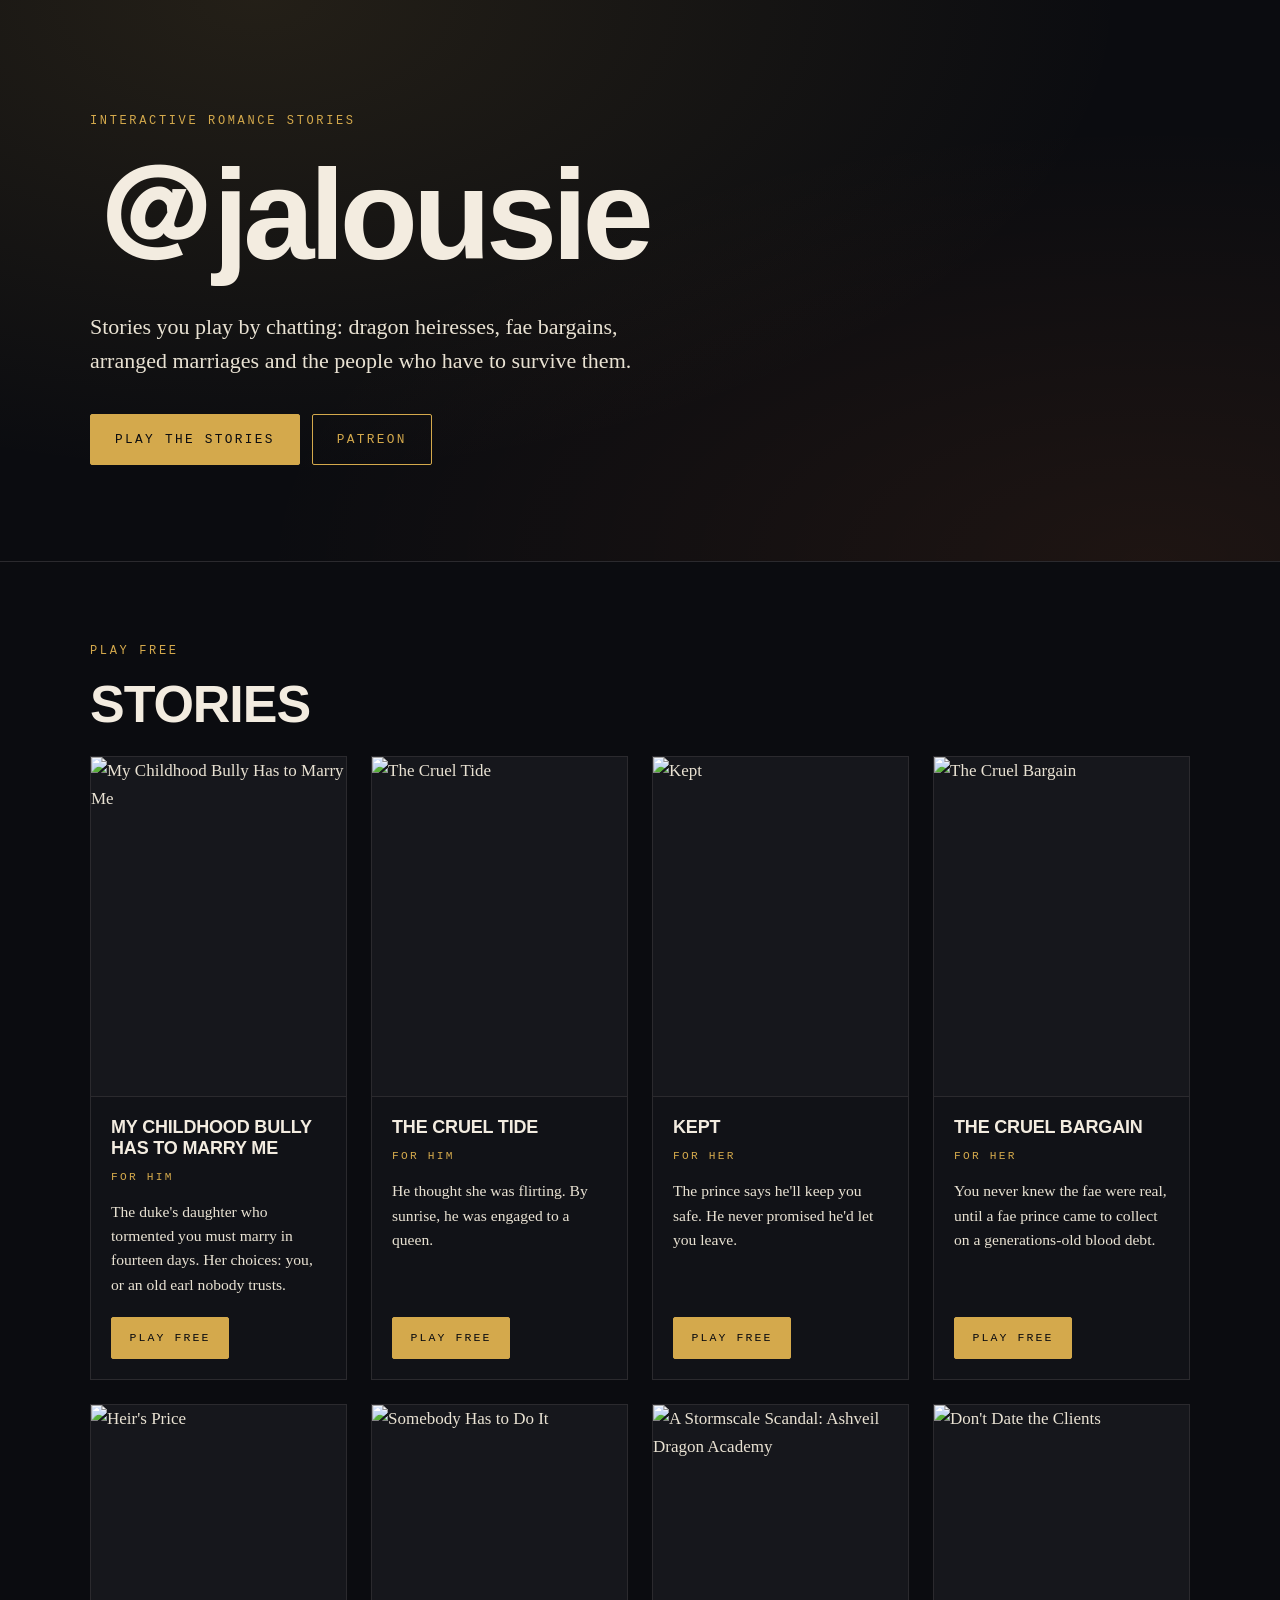
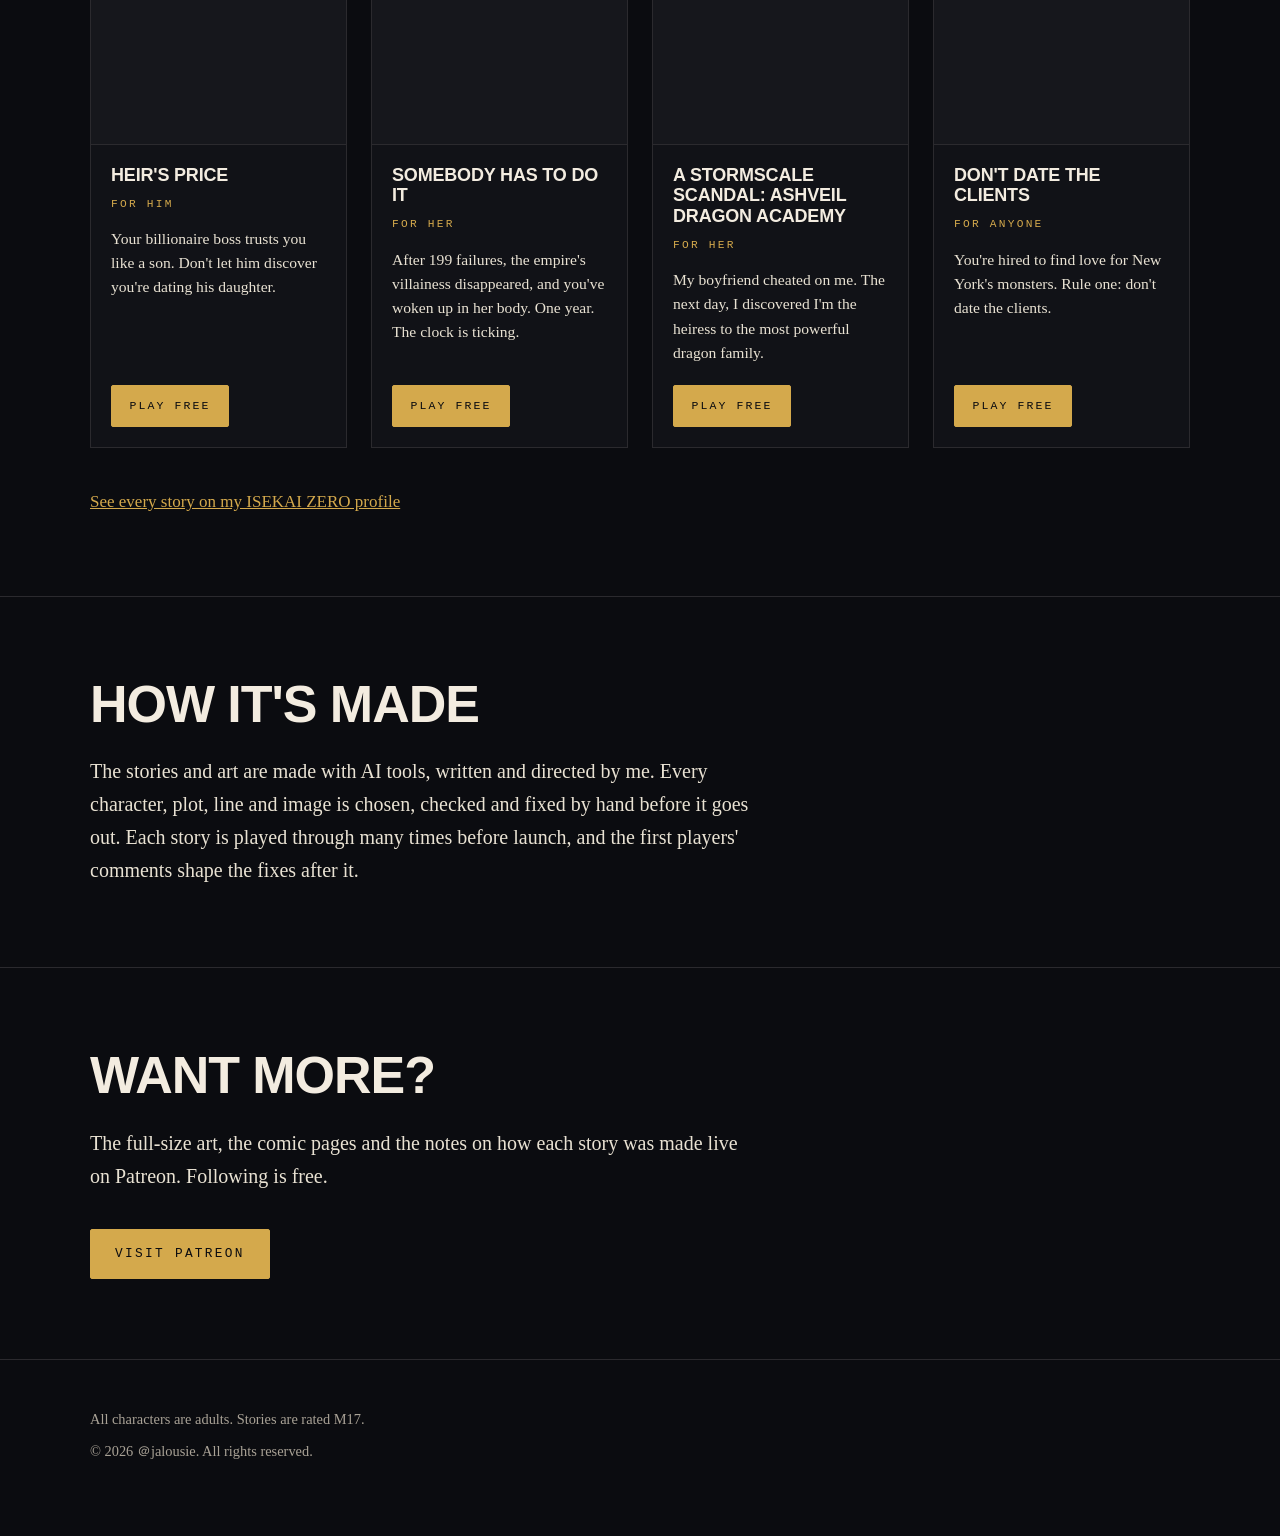
==== index.html @ 7187b633 "Build one-page static site for ＠jalousie Adds index.html, styles.css, 404.html and an empty .nojekyl" ====
<!doctype html>
<html lang="en">
<head>
  <meta charset="utf-8">
  <meta name="viewport" content="width=device-width, initial-scale=1">
  <title>＠jalousie: interactive romance stories</title>
  <meta name="description" content="Stories you play by chatting: dragon heiresses, fae bargains, arranged marriages and the people who have to survive them.">
  <meta property="og:type" content="website">
  <meta property="og:url" content="https://jalousie-stories.github.io/">
  <meta property="og:title" content="＠jalousie: interactive romance stories">
  <meta property="og:description" content="Stories you play by chatting: dragon heiresses, fae bargains, arranged marriages and the people who have to survive them.">
  <meta property="og:image" content="https://s3.alterworld.ai/uploads/cover/6acd2a48831c03fb772127c3.webp">
  <meta name="theme-color" content="#0b0c10">
  <link rel="icon" type="image/svg+xml" href="data:image/svg+xml,%3Csvg xmlns=%22http://www.w3.org/2000/svg%22 viewBox=%220 0 64 64%22%3E%3Crect width=%2264%22 height=%2264%22 rx=%2212%22 fill=%22%230b0c10%22/%3E%3Ctext x=%2232%22 y=%2247%22 text-anchor=%22middle%22 font-family=%22Georgia,serif%22 font-size=%2244%22 font-weight=%22700%22 fill=%22%23d4a94c%22%3EJ%3C/text%3E%3C/svg%3E">
  <link rel="stylesheet" href="styles.css">
</head>
<body>
  <main>
    <header class="hero">
      <div class="wrap">
        <span class="label">Interactive romance stories</span>
        <h1>＠jalousie</h1>
        <p class="lede">Stories you play by chatting: dragon heiresses, fae bargains, arranged marriages and the people who have to survive them.</p>
        <div class="actions">
          <a class="btn btn-primary" href="#stories">Play the stories</a>
          <a class="btn" href="https://www.patreon.com/c/Jalousie911" target="_blank" rel="noopener">Patreon</a>
        </div>
      </div>
    </header>

    <section id="stories" aria-labelledby="stories-title">
      <div class="wrap">
        <span class="label">Play free</span>
        <h2 id="stories-title">Stories</h2>
        <ul class="grid">
          <li class="card">
            <img src="https://s3.alterworld.ai/uploads/cover/6acd2a48831c03fb772127c3.webp" alt="My Childhood Bully Has to Marry Me" loading="lazy" width="600" height="800">
            <div class="card-body">
              <h3>My Childhood Bully Has to Marry Me</h3>
              <p class="audience">For him</p>
              <p class="hook">The duke's daughter who tormented you must marry in fourteen days. Her choices: you, or an old earl nobody trusts.</p>
              <a class="btn btn-primary" href="https://www.isekaizero.ai/storylines/6acae1cccd8f0e924be51383?utm_campaign=share&amp;utm_medium=storyline&amp;utm_content=my-childhood-bully-has-to-marry-me&amp;referralCode=F87U03CR" target="_blank" rel="noopener" aria-label="Play free: My Childhood Bully Has to Marry Me">Play free</a>
            </div>
          </li>
          <li class="card">
            <img src="https://s3.alterworld.ai/uploads/cover/6ab4303ed60744977ff0c7fb.webp" alt="The Cruel Tide" loading="lazy" width="600" height="800">
            <div class="card-body">
              <h3>The Cruel Tide</h3>
              <p class="audience">For him</p>
              <p class="hook">He thought she was flirting. By sunrise, he was engaged to a queen.</p>
              <a class="btn btn-primary" href="https://www.isekaizero.ai/storylines/6ab3427b126a8c987c72618f?utm_campaign=share&amp;utm_medium=storyline&amp;utm_content=the-cruel-tide&amp;referralCode=F87U03CR" target="_blank" rel="noopener" aria-label="Play free: The Cruel Tide">Play free</a>
            </div>
          </li>
          <li class="card">
            <img src="https://s3.alterworld.ai/uploads/cover/6ac1c161e48b26530dfc2709.webp" alt="Kept" loading="lazy" width="600" height="800">
            <div class="card-body">
              <h3>Kept</h3>
              <p class="audience">For her</p>
              <p class="hook">The prince says he'll keep you safe. He never promised he'd let you leave.</p>
              <a class="btn btn-primary" href="https://www.isekaizero.ai/storylines/6abea1a1beada23bb4af93ce?utm_campaign=share&amp;utm_medium=storyline&amp;utm_content=kept&amp;referralCode=F87U03CR" target="_blank" rel="noopener" aria-label="Play free: Kept">Play free</a>
            </div>
          </li>
          <li class="card">
            <img src="https://s3.alterworld.ai/uploads/cover/6aac848d95bcb6ce01214616.webp" alt="The Cruel Bargain" loading="lazy" width="600" height="800">
            <div class="card-body">
              <h3>The Cruel Bargain</h3>
              <p class="audience">For her</p>
              <p class="hook">You never knew the fae were real, until a fae prince came to collect on a generations-old blood debt.</p>
              <a class="btn btn-primary" href="https://www.isekaizero.ai/storylines/6aa75dfdd17fe984ab0701ec?utm_campaign=share&amp;utm_medium=storyline&amp;utm_content=the-cruel-bargain&amp;referralCode=F87U03CR" target="_blank" rel="noopener" aria-label="Play free: The Cruel Bargain">Play free</a>
            </div>
          </li>
          <li class="card">
            <img src="https://s3.alterworld.ai/uploads/cover/6ab9490a24bc3b868a9d44e6.webp" alt="Heir's Price" loading="lazy" width="600" height="800">
            <div class="card-body">
              <h3>Heir's Price</h3>
              <p class="audience">For him</p>
              <p class="hook">Your billionaire boss trusts you like a son. Don't let him discover you're dating his daughter.</p>
              <a class="btn btn-primary" href="https://www.isekaizero.ai/storylines/6ab8e3e1ce498cbb02f9fc46?utm_campaign=share&amp;utm_medium=storyline&amp;utm_content=heirs-price&amp;referralCode=F87U03CR" target="_blank" rel="noopener" aria-label="Play free: Heir's Price">Play free</a>
            </div>
          </li>
          <li class="card">
            <img src="https://s3.alterworld.ai/uploads/cover/6ab09e631f1dfa09530f0be5.webp" alt="Somebody Has to Do It" loading="lazy" width="600" height="800">
            <div class="card-body">
              <h3>Somebody Has to Do It</h3>
              <p class="audience">For her</p>
              <p class="hook">After 199 failures, the empire's villainess disappeared, and you've woken up in her body. One year. The clock is ticking.</p>
              <a class="btn btn-primary" href="https://www.isekaizero.ai/storylines/6aaae55abe0c1b0f1035c51d?utm_campaign=share&amp;utm_medium=storyline&amp;utm_content=somebody-has-to-do-it&amp;referralCode=F87U03CR" target="_blank" rel="noopener" aria-label="Play free: Somebody Has to Do It">Play free</a>
            </div>
          </li>
          <li class="card">
            <img src="https://s3.alterworld.ai/uploads/cover/6ad7a2733dd408e71706df5a.webp" alt="A Stormscale Scandal: Ashveil Dragon Academy" loading="lazy" width="600" height="800">
            <div class="card-body">
              <h3>A Stormscale Scandal: Ashveil Dragon Academy</h3>
              <p class="audience">For her</p>
              <p class="hook">My boyfriend cheated on me. The next day, I discovered I'm the heiress to the most powerful dragon family.</p>
              <a class="btn btn-primary" href="https://www.isekaizero.ai/storylines/6a9c906ab4f9a3402c398237?utm_campaign=share&amp;utm_medium=storyline&amp;utm_content=a-stormscale-scandal-ashveil-dragon-academy&amp;referralCode=F87U03CR" target="_blank" rel="noopener" aria-label="Play free: A Stormscale Scandal: Ashveil Dragon Academy">Play free</a>
            </div>
          </li>
          <li class="card">
            <img src="https://s3.alterworld.ai/uploads/cover/6ac7c6b8b8f0d5d32fa6250c.webp" alt="Don't Date the Clients" loading="lazy" width="600" height="800">
            <div class="card-body">
              <h3>Don't Date the Clients</h3>
              <p class="audience">For anyone</p>
              <p class="hook">You're hired to find love for New York's monsters. Rule one: don't date the clients.</p>
              <a class="btn btn-primary" href="https://www.isekaizero.ai/storylines/6ac68e05a872c75834e7a4d3?utm_campaign=share&amp;utm_medium=storyline&amp;utm_content=dont-date-the-clients&amp;referralCode=F87U03CR" target="_blank" rel="noopener" aria-label="Play free: Don't Date the Clients">Play free</a>
            </div>
          </li>
        </ul>
        <p class="more"><a href="https://www.isekaizero.ai/creator/6a96756b42dc4c60aa82eed7?referralCode=F87U03CR" target="_blank" rel="noopener">See every story on my ISEKAI ZERO profile</a></p>
      </div>
    </section>

    <section id="how" class="prose" aria-labelledby="how-title">
      <div class="wrap">
        <h2 id="how-title">How it's made</h2>
        <p>The stories and art are made with AI tools, written and directed by me. Every character, plot, line and image is chosen, checked and fixed by hand before it goes out. Each story is played through many times before launch, and the first players' comments shape the fixes after it.</p>
      </div>
    </section>

    <section id="support" class="prose" aria-labelledby="support-title">
      <div class="wrap">
        <h2 id="support-title">Want more?</h2>
        <p>The full-size art, the comic pages and the notes on how each story was made live on Patreon. Following is free.</p>
        <div class="actions">
          <a class="btn btn-primary" href="https://www.patreon.com/c/Jalousie911" target="_blank" rel="noopener">Visit Patreon</a>
        </div>
      </div>
    </section>
  </main>

  <footer class="site-footer">
    <div class="wrap">
      <p>All characters are adults. Stories are rated M17.</p>
      <p>© 2026 ＠jalousie. All rights reserved.</p>
    </div>
  </footer>
</body>
</html>
---- styles.css ----
:root {
  --bg: #0b0c10;
  --text: #e9e2d3;
  --heading: #f3ece0;
  --gold: #d4a94c;
  --ember: #ff7a2f;
  --border: #2b2a2e;
  --sans: "Arial Black", Arial, Helvetica, sans-serif;
  --serif: Georgia, "Times New Roman", serif;
  --mono: ui-monospace, "SFMono-Regular", Menlo, Consolas, "Courier New", monospace;
  --gutter: 16px;
  --max: 1100px;
}

*,
*::before,
*::after {
  box-sizing: border-box;
}

html {
  scroll-behavior: smooth;
  -webkit-text-size-adjust: 100%;
}

body {
  margin: 0;
  background: var(--bg);
  color: var(--text);
  font-family: var(--serif);
  font-size: 1.0625rem;
  line-height: 1.65;
  overflow-x: hidden;
}

img {
  max-width: 100%;
  display: block;
}

a {
  color: var(--gold);
}

a:hover,
a:focus-visible {
  color: var(--ember);
}

:focus-visible {
  outline: 2px solid var(--gold);
  outline-offset: 3px;
}

h1,
h2,
h3 {
  margin: 0;
  color: var(--heading);
  font-family: var(--sans);
  font-weight: 900;
  text-transform: uppercase;
  letter-spacing: -0.02em;
  line-height: 1.05;
}

.wrap {
  width: 100%;
  max-width: calc(var(--max) + 2 * var(--gutter));
  margin: 0 auto;
  padding: 0 var(--gutter);
}

.label {
  display: block;
  margin: 0 0 1rem;
  color: var(--gold);
  font-family: var(--mono);
  font-size: 0.75rem;
  letter-spacing: 0.22em;
  text-transform: uppercase;
}

section {
  padding: 5rem 0;
  border-top: 1px solid var(--border);
}

section h2 {
  font-size: clamp(2rem, 6vw, 3.25rem);
  margin-bottom: 1.5rem;
}

/* Buttons */

.btn {
  display: inline-block;
  padding: 0.85rem 1.5rem;
  border: 1px solid var(--gold);
  border-radius: 2px;
  color: var(--gold);
  font-family: var(--mono);
  font-size: 0.8rem;
  letter-spacing: 0.18em;
  text-transform: uppercase;
  text-decoration: none;
  text-align: center;
  transition: background-color 0.2s, color 0.2s, border-color 0.2s;
}

.btn:hover,
.btn:focus-visible {
  border-color: var(--ember);
  color: var(--ember);
}

.btn-primary {
  background: var(--gold);
  color: var(--bg);
}

.btn-primary:hover,
.btn-primary:focus-visible {
  background: var(--ember);
  border-color: var(--ember);
  color: var(--bg);
}

.actions {
  display: flex;
  flex-wrap: wrap;
  gap: 0.75rem;
  margin-top: 2.25rem;
}

/* Hero */

.hero {
  padding: 7rem 0 6rem;
  border-top: 0;
  background: radial-gradient(ellipse at 20% 0%, rgba(212, 169, 76, 0.12), transparent 60%),
    radial-gradient(ellipse at 90% 100%, rgba(255, 122, 47, 0.08), transparent 55%);
}

.hero h1 {
  font-size: clamp(3rem, 15vw, 8rem);
  letter-spacing: -0.04em;
  text-transform: none;
  word-break: break-word;
}

.hero .lede {
  max-width: 38rem;
  margin: 1.75rem 0 0;
  font-size: clamp(1.125rem, 2.6vw, 1.375rem);
  line-height: 1.55;
}

/* Stories */

.grid {
  display: grid;
  grid-template-columns: 1fr;
  gap: 1.5rem;
  margin: 0;
  padding: 0;
  list-style: none;
}

@media (min-width: 600px) {
  .grid {
    grid-template-columns: repeat(2, 1fr);
  }
}

@media (min-width: 1000px) {
  .grid {
    grid-template-columns: repeat(4, 1fr);
  }
}

.card {
  display: flex;
  flex-direction: column;
  border: 1px solid var(--border);
  background: #111217;
}

.card img {
  width: 100%;
  height: auto;
  aspect-ratio: 3 / 4;
  object-fit: cover;
  background: #16171c;
  border-bottom: 1px solid var(--border);
}

.card-body {
  display: flex;
  flex-direction: column;
  flex: 1;
  padding: 1.25rem;
}

.card h3 {
  font-size: 1.125rem;
  letter-spacing: -0.01em;
  line-height: 1.15;
}

.card .audience {
  margin: 0.6rem 0 0;
  color: var(--gold);
  font-family: var(--mono);
  font-size: 0.7rem;
  letter-spacing: 0.2em;
  text-transform: uppercase;
}

.card .hook {
  flex: 1;
  margin: 0.85rem 0 1.25rem;
  font-size: 0.975rem;
  line-height: 1.55;
}

.card .btn {
  align-self: flex-start;
  padding: 0.65rem 1.1rem;
  font-size: 0.72rem;
}

.more {
  margin: 2.5rem 0 0;
  font-size: 1.0625rem;
}

/* Text sections */

.prose p {
  max-width: 42rem;
  margin: 0;
  font-size: clamp(1.0625rem, 2.2vw, 1.25rem);
}

/* Footer */

.site-footer {
  padding: 3rem 0 4rem;
  border-top: 1px solid var(--border);
  font-size: 0.9rem;
  color: #a9a296;
}

.site-footer p {
  margin: 0 0 0.5rem;
}

/* 404 */

.notfound {
  min-height: 80vh;
  display: flex;
  align-items: center;
}

.notfound h1 {
  font-size: clamp(4rem, 20vw, 9rem);
}

.notfound p {
  margin: 1.5rem 0 0;
  font-size: 1.25rem;
}

@media (prefers-reduced-motion: reduce) {
  html {
    scroll-behavior: auto;
  }

  .btn {
    transition: none;
  }
}
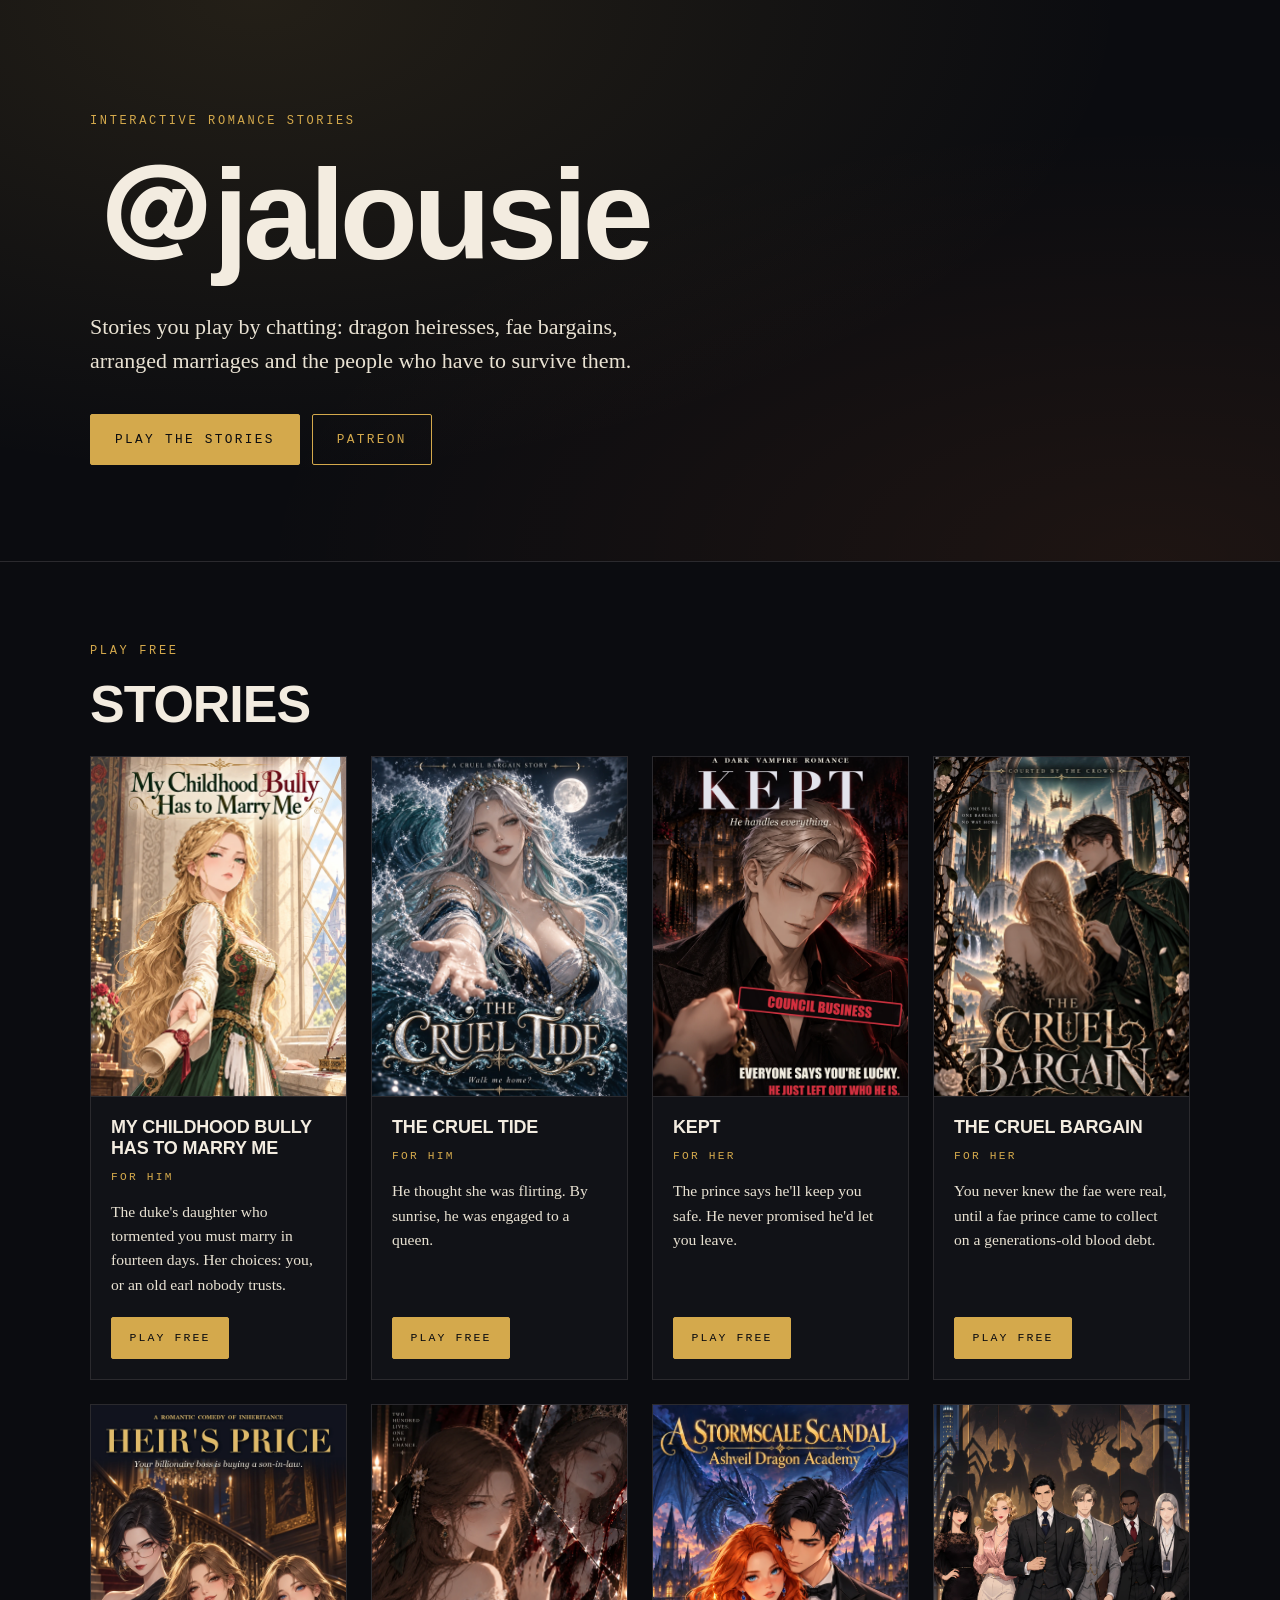
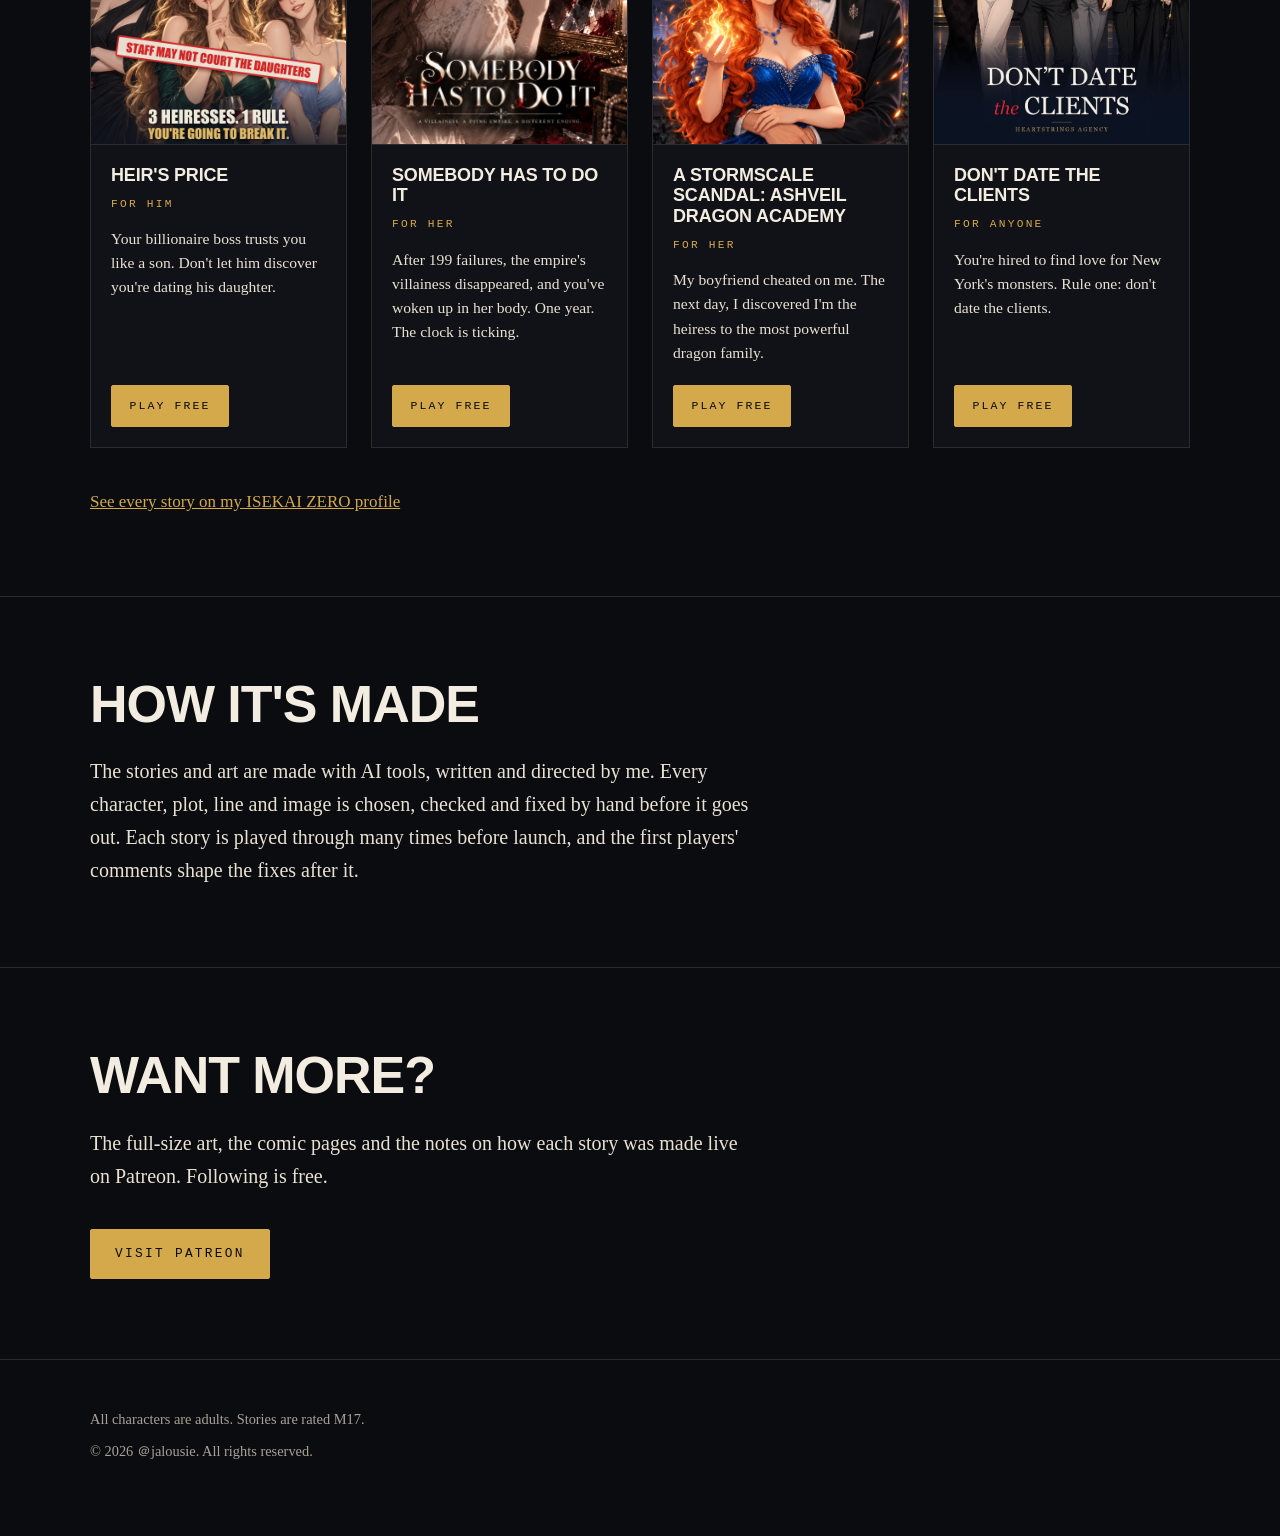
==== commit c9fc981c: "Host the story covers in the repo Adds the eight covers under images/covers/ and points the cards an" ====
--- a/index.html
+++ b/index.html
@@ -9,7 +9,7 @@
   <meta property="og:url" content="https://jalousie-stories.github.io/">
   <meta property="og:title" content="＠jalousie: interactive romance stories">
   <meta property="og:description" content="Stories you play by chatting: dragon heiresses, fae bargains, arranged marriages and the people who have to survive them.">
-  <meta property="og:image" content="https://s3.alterworld.ai/uploads/cover/6acd2a48831c03fb772127c3.webp">
+  <meta property="og:image" content="https://jalousie-stories.github.io/images/covers/my-childhood-bully-has-to-marry-me.webp">
   <meta name="theme-color" content="#0b0c10">
   <link rel="icon" type="image/svg+xml" href="data:image/svg+xml,%3Csvg xmlns=%22http://www.w3.org/2000/svg%22 viewBox=%220 0 64 64%22%3E%3Crect width=%2264%22 height=%2264%22 rx=%2212%22 fill=%22%230b0c10%22/%3E%3Ctext x=%2232%22 y=%2247%22 text-anchor=%22middle%22 font-family=%22Georgia,serif%22 font-size=%2244%22 font-weight=%22700%22 fill=%22%23d4a94c%22%3EJ%3C/text%3E%3C/svg%3E">
   <link rel="stylesheet" href="styles.css">
@@ -34,7 +34,7 @@
         <h2 id="stories-title">Stories</h2>
         <ul class="grid">
           <li class="card">
-            <img src="https://s3.alterworld.ai/uploads/cover/6acd2a48831c03fb772127c3.webp" alt="My Childhood Bully Has to Marry Me" loading="lazy" width="600" height="800">
+            <img class="pos-top" src="images/covers/my-childhood-bully-has-to-marry-me.webp" alt="My Childhood Bully Has to Marry Me" loading="lazy" width="600" height="800">
             <div class="card-body">
               <h3>My Childhood Bully Has to Marry Me</h3>
               <p class="audience">For him</p>
@@ -43,7 +43,7 @@
             </div>
           </li>
           <li class="card">
-            <img src="https://s3.alterworld.ai/uploads/cover/6ab4303ed60744977ff0c7fb.webp" alt="The Cruel Tide" loading="lazy" width="600" height="800">
+            <img src="images/covers/the-cruel-tide.webp" alt="The Cruel Tide" loading="lazy" width="600" height="800">
             <div class="card-body">
               <h3>The Cruel Tide</h3>
               <p class="audience">For him</p>
@@ -52,7 +52,7 @@
             </div>
           </li>
           <li class="card">
-            <img src="https://s3.alterworld.ai/uploads/cover/6ac1c161e48b26530dfc2709.webp" alt="Kept" loading="lazy" width="600" height="800">
+            <img src="images/covers/kept.webp" alt="Kept" loading="lazy" width="600" height="800">
             <div class="card-body">
               <h3>Kept</h3>
               <p class="audience">For her</p>
@@ -61,7 +61,7 @@
             </div>
           </li>
           <li class="card">
-            <img src="https://s3.alterworld.ai/uploads/cover/6aac848d95bcb6ce01214616.webp" alt="The Cruel Bargain" loading="lazy" width="600" height="800">
+            <img class="pos-top" src="images/covers/the-cruel-bargain.webp" alt="The Cruel Bargain" loading="lazy" width="600" height="800">
             <div class="card-body">
               <h3>The Cruel Bargain</h3>
               <p class="audience">For her</p>
@@ -70,7 +70,7 @@
             </div>
           </li>
           <li class="card">
-            <img src="https://s3.alterworld.ai/uploads/cover/6ab9490a24bc3b868a9d44e6.webp" alt="Heir's Price" loading="lazy" width="600" height="800">
+            <img src="images/covers/heirs-price.webp" alt="Heir's Price" loading="lazy" width="600" height="800">
             <div class="card-body">
               <h3>Heir's Price</h3>
               <p class="audience">For him</p>
@@ -79,7 +79,7 @@
             </div>
           </li>
           <li class="card">
-            <img src="https://s3.alterworld.ai/uploads/cover/6ab09e631f1dfa09530f0be5.webp" alt="Somebody Has to Do It" loading="lazy" width="600" height="800">
+            <img src="images/covers/somebody-has-to-do-it.webp" alt="Somebody Has to Do It" loading="lazy" width="600" height="800">
             <div class="card-body">
               <h3>Somebody Has to Do It</h3>
               <p class="audience">For her</p>
@@ -88,7 +88,7 @@
             </div>
           </li>
           <li class="card">
-            <img src="https://s3.alterworld.ai/uploads/cover/6ad7a2733dd408e71706df5a.webp" alt="A Stormscale Scandal: Ashveil Dragon Academy" loading="lazy" width="600" height="800">
+            <img class="pos-top" src="images/covers/a-stormscale-scandal.webp" alt="A Stormscale Scandal: Ashveil Dragon Academy" loading="lazy" width="600" height="800">
             <div class="card-body">
               <h3>A Stormscale Scandal: Ashveil Dragon Academy</h3>
               <p class="audience">For her</p>
@@ -97,7 +97,7 @@
             </div>
           </li>
           <li class="card">
-            <img src="https://s3.alterworld.ai/uploads/cover/6ac7c6b8b8f0d5d32fa6250c.webp" alt="Don't Date the Clients" loading="lazy" width="600" height="800">
+            <img class="pos-bottom" src="images/covers/dont-date-the-clients.webp" alt="Don't Date the Clients" loading="lazy" width="600" height="800">
             <div class="card-body">
               <h3>Don't Date the Clients</h3>
               <p class="audience">For anyone</p>
--- a/styles.css
+++ b/styles.css
@@ -195,6 +195,15 @@
   border-bottom: 1px solid var(--border);
 }
 
+/* Covers that are taller than 3:4 are trimmed away from their title. */
+.card img.pos-top {
+  object-position: center top;
+}
+
+.card img.pos-bottom {
+  object-position: center bottom;
+}
+
 .card-body {
   display: flex;
   flex-direction: column;
